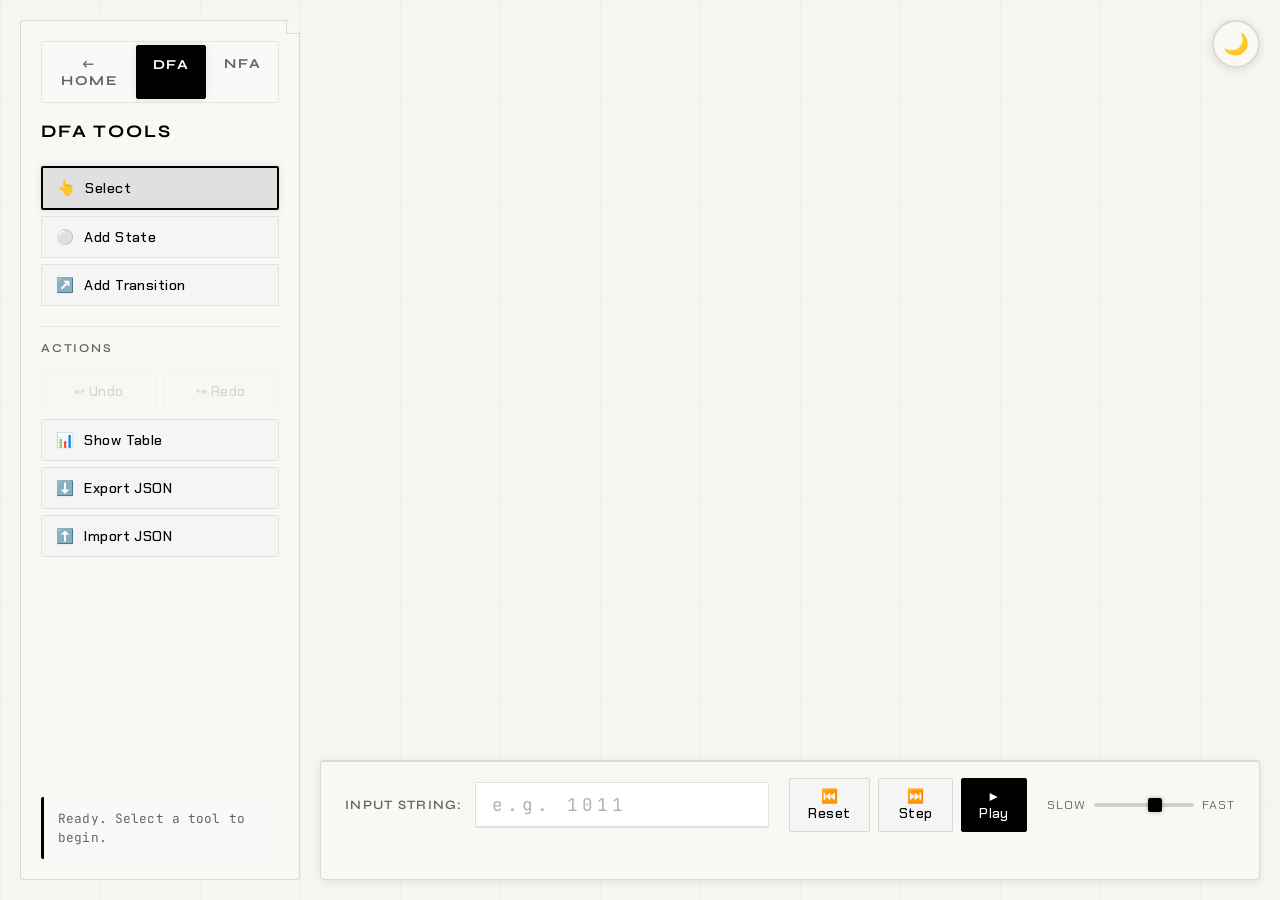
==== pages/dfa.html @ ad342ac7 "Updates" ====
<!DOCTYPE html>
<html lang="en">

<head>
    <meta charset="UTF-8">
    <meta name="viewport" content="width=device-width, initial-scale=1.0">
    <title>DFA Simulator</title>
    <link rel="preconnect" href="https://fonts.googleapis.com">
    <link rel="preconnect" href="https://fonts.gstatic.com" crossorigin>
    <link
        href="https://fonts.googleapis.com/css2?family=Syne:wght@400;600;700;800&family=Chakra+Petch:wght@300;400;500;600;700&family=JetBrains+Mono:wght@400;500;600;700&display=swap"
        rel="stylesheet">
    <link rel="stylesheet" href="../style/styles.css">
</head>

<body>
    <!-- Theme Toggle Button -->
    <button id="theme-toggle" class="theme-toggle" title="Toggle dark/light theme" aria-label="Toggle theme">
        🌙
    </button>

    <div class="app-container">
        <!-- Main Canvas Area -->
        <main class="canvas-container" id="canvas-container">
            <svg id="automata-canvas" width="100%" height="100%">
                <!-- SVG elements will be drawn here -->
                <defs>
                    <!-- Arrowheads -->
                    <marker id="arrow" viewBox="0 0 10 10" refX="10" refY="5" markerWidth="6" markerHeight="6"
                        orient="auto-start-reverse">
                        <path d="M 0 0 L 10 5 L 0 10 z" fill="var(--text-secondary)" />
                    </marker>
                    <marker id="arrow-selected" viewBox="0 0 10 10" refX="10" refY="5" markerWidth="6" markerHeight="6"
                        orient="auto-start-reverse">
                        <path d="M 0 0 L 10 5 L 0 10 z" fill="var(--primary)" />
                    </marker>
                    <marker id="arrow-active" viewBox="0 0 10 10" refX="10" refY="5" markerWidth="6" markerHeight="6"
                        orient="auto-start-reverse">
                        <path d="M 0 0 L 10 5 L 0 10 z" fill="var(--sim-highlight)" />
                    </marker>
                </defs>
            </svg>
        </main>

        <!-- Tools Sidebar -->
        <aside class="sidebar tools-panel glass">
            <!-- Navigation -->
            <div class="nav-tabs">
                <a href="index.html" class="nav-tab">← Home</a>
                <a href="dfa.html" class="nav-tab active">DFA</a>
                <a href="nfa.html" class="nav-tab">NFA</a>
            </div>
            <h2>DFA Tools</h2>
            <div class="tool-group">
                <button id="tool-select" class="tool-btn active" title="Select and Move">
                    <span class="icon">👆</span> Select
                </button>
                <button id="tool-state" class="tool-btn" title="Add State">
                    <span class="icon">⚪</span> Add State
                </button>
                <button id="tool-transition" class="tool-btn" title="Add Transition">
                    <span class="icon">↗️</span> Add Transition
                </button>
            </div>

            <div class="tool-group context-menu" id="state-context-menu" style="display: none;">
                <h3>State Properties</h3>
                <input type="text" id="prop-name" placeholder="State name">
                <label>
                    <input type="checkbox" id="prop-start"> Start State
                </label>
                <label>
                    <input type="checkbox" id="prop-accept"> Accept State
                </label>
                <button id="btn-delete-state" class="danger-btn">Delete State</button>
            </div>

            <div class="tool-group context-menu" id="transition-context-menu" style="display: none;">
                <h3>Transition Symbol</h3>
                <input type="text" id="transition-symbol-input" placeholder="e.g., a, b, ε">
                <small>Use commas for multiple symbols</small>
                <div id="dfa-warning" class="dfa-warning" style="display: none;"></div>
                <button id="btn-delete-transition" class="danger-btn">Delete Transition</button>
            </div>

            <div class="tool-group actions-group">
                <h3>Actions</h3>
                <div class="icon-btn-row">
                    <button id="btn-undo" class="icon-btn" title="Undo (Ctrl+Z)">↩ Undo</button>
                    <button id="btn-redo" class="icon-btn" title="Redo (Ctrl+Y)">↪ Redo</button>
                </div>
                <button id="btn-show-table" class="tool-btn" title="Show Transition Table">
                    <span class="icon">📊</span> Show Table
                </button>
                <button id="btn-export" class="tool-btn" title="Export as JSON">
                    <span class="icon">⬇️</span> Export JSON
                </button>
                <button id="btn-import" class="tool-btn" title="Import from JSON">
                    <span class="icon">⬆️</span> Import JSON
                </button>
                <input type="file" id="import-file-input" accept=".json" style="display:none;">
            </div>

            <div class="info-box">
                <p id="status-message">Ready. Select a tool to begin.</p>
            </div>
        </aside>

        <!-- Transition Table Modal -->
        <div id="table-modal" class="modal-overlay" style="display:none;">
            <div class="modal-panel">
                <div class="modal-header">
                    <h2>Transition Table</h2>
                    <button id="btn-close-modal" class="modal-close">✕</button>
                </div>
                <div id="table-container" class="table-container"></div>
            </div>
        </div>

        <!-- Simulation Bottom Panel -->
        <footer class="bottom-panel sim-panel glass">
            <div class="sim-controls">
                <div class="input-group">
                    <label for="sim-input">Input String:</label>
                    <input type="text" id="sim-input" placeholder="e.g. 1011">
                </div>

                <div class="playback-controls">
                    <button id="btn-reset" class="sim-btn" title="Reset Simulation">⏮️ Reset</button>
                    <button id="btn-step" class="sim-btn" title="Step Forward">⏭️ Step</button>
                    <button id="btn-play" class="sim-btn primary" title="Play Simulation">▶️ Play</button>
                </div>

                <div class="sim-speed">
                    <label for="speed-slider">Slow</label>
                    <input type="range" id="speed-slider" min="100" max="2000" value="800" dir="rtl">
                    <label for="speed-slider">Fast</label>
                </div>
            </div>

            <div class="sim-status">
                <div id="sim-tape" class="tape"></div>
                <div id="sim-result" class="result-badge"></div>
            </div>
        </footer>
    </div>
    <!-- Import JSON Modal -->
    <div id="import-modal" class="modal-overlay" style="display:none;">
        <div class="modal-panel" style="max-width:960px;width:min(96vw,960px);">
            <div class="modal-header">
                <h2>Import JSON</h2>
                <button id="btn-import-modal-close" class="modal-close">✕</button>
            </div>
            <p style="color:var(--text-secondary);font-size:0.82rem;margin-bottom:12px;">
                Your JSON must follow this DFA template. Edit it and save as <code>.json</code>, then upload below.
            </p>
            <pre class="import-template-box">{
    "type": "DFA",
    "version": 1,
    "nodeCounter": 3,
    "edgeCounter": 4,
    "nodes": [
        { "id": "q0", "label": "q0", "x": 100, "y": 200, "isStart": true,  "isAccept": false },
        { "id": "q1", "label": "q1", "x": 300, "y": 100, "isStart": false, "isAccept": false },
        { "id": "q2", "label": "q2", "x": 300, "y": 300, "isStart": false, "isAccept": true  }
    ],
    "edges": [
        { "id": "e0", "from": "q0", "to": "q1", "symbols": ["a"], "cpX": null, "cpY": null },
        { "id": "e1", "from": "q0", "to": "q2", "symbols": ["b"], "cpX": null, "cpY": null },
        { "id": "e2", "from": "q1", "to": "q2", "symbols": ["b"], "cpX": null, "cpY": null },
        { "id": "e3", "from": "q2", "to": "q2", "symbols": ["a"], "cpX": null, "cpY": null }
    ]
    }</pre>
            <div style="display:flex;gap:10px;margin-top:16px;justify-content:flex-end;">
                <button id="btn-import-file-pick" class="tool-btn" style="width:auto;padding:8px 18px;">
                    <span class="icon">⬆️</span> Choose File &amp; Import
                </button>
            </div>
        </div>
    </div>

    <style>
    /* Active edge highlight during simulation */
    g.transition.active-edge-sim .transition-path {
        stroke: var(--sim-highlight) !important;
        stroke-width: 3.5px !important;
        filter: drop-shadow(0 0 6px rgba(90, 175, 100, 0.45));
        marker-end: url(#arrow-active) !important;
    }
    g.transition.active-edge-sim .transition-text {
        fill: #3f8f4d !important;
        font-weight: 700;
    }

    /* Import template code box */
    .import-template-box {
        background: #ffffff;
        border: 1px solid #000000;
        border-radius: 8px;
        padding: 14px;
        font-family: 'JetBrains Mono', monospace;
        font-size: 0.72rem;
        color: #000000;
        overflow-x: auto;
        white-space: pre;
        line-height: 1.6;
        max-height: 400px;
        overflow-y: auto;
    }

    html[data-theme="dark"] .import-template-box {
        background: #000000;
        border-color: #ffffff;
        color: #ffffff;
    }
    </style>
    <script src="../scripts/theme-switcher.js"></script>
    <script src="../scripts/dfa.js"></script>
</body>

</html>
---- style/styles.css ----
/* ============================================================
   AUTOMATA SIMULATOR — "Technical Blueprint" Design System
   Aesthetic: Oscilloscope × Blueprint × Terminal
   Fonts: Syne (display), Chakra Petch (body), JetBrains Mono (code)
   ============================================================ */

@import url('https://fonts.googleapis.com/css2?family=Syne:wght@400;600;700;800&family=Chakra+Petch:wght@300;400;500;600;700&family=JetBrains+Mono:wght@400;500;600;700&display=swap');

:root {
    /* Light theme (default) */
    --bg-dark: #f7f5ef;
    --bg-surface: rgba(250, 248, 242, 0.98);
    --border-glow: rgba(0, 0, 0, 0.12);
    --border-dim: rgba(0, 0, 0, 0.08);
    --text-primary: #000000;
    --text-secondary: #666666;

    --primary: #000000;
    --primary-hover: #333333;
    --primary-glow: rgba(0, 0, 0, 0.15);
    --primary-glow-intense: rgba(0, 0, 0, 0.25);

    --accent: #000000;
    --accent-glow: rgba(0, 0, 0, 0.15);

    --success: #000000;
    --danger: #000000;

    --state-bg: rgba(240, 240, 240, 0.8);
    --state-border: rgba(0, 0, 0, 0.4);
    --state-size: 50px;
    --sim-highlight: #9be8a5;

    font-family: 'Chakra Petch', sans-serif;
}

/* Dark theme */
html[data-theme="dark"] {
    --bg-dark: #000000;
    --bg-surface: rgba(8, 8, 8, 0.95);
    --border-glow: rgba(255, 255, 255, 0.2);
    --border-dim: rgba(255, 255, 255, 0.12);
    --text-primary: #ffffff;
    --text-secondary: #b5b5b5;

    --primary: #ffffff;
    --primary-hover: #d9d9d9;
    --primary-glow: rgba(255, 255, 255, 0.25);
    --primary-glow-intense: rgba(255, 255, 255, 0.4);

    --accent: #ffffff;
    --accent-glow: rgba(255, 255, 255, 0.2);

    --success: #ffffff;
    --danger: #ffffff;

    --state-bg: rgba(20, 20, 20, 0.9);
    --state-border: rgba(255, 255, 255, 0.35);
    --sim-highlight: #9be8a5;
}

* {
    box-sizing: border-box;
    margin: 0;
    padding: 0;
}

body {
    background-color: var(--bg-dark);
    color: var(--text-primary);
    overflow: hidden;
    height: 100vh;
    width: 100vw;
}

/* Subtle grid background */
body::before {
    content: "";
    position: absolute;
    top: 0;
    left: 0;
    width: 100%;
    height: 100%;
    background-image:
        linear-gradient(rgba(0, 0, 0, 0.02) 1px, transparent 1px),
        linear-gradient(90deg, rgba(0, 0, 0, 0.02) 1px, transparent 1px);
    background-size: 100px 100px;
    z-index: -1;
    pointer-events: none;
}

[data-theme="dark"]::before {
    background-image:
        linear-gradient(rgba(255, 255, 255, 0.06) 1px, transparent 1px),
        linear-gradient(90deg, rgba(255, 255, 255, 0.06) 1px, transparent 1px);
    background-size: 140px 140px;
}

.app-container {
    display: flex;
    height: 100%;
    width: 100%;
    position: relative;
}

/* Theme Toggle Button */
.theme-toggle {
    position: fixed;
    top: 20px;
    right: 20px;
    z-index: 1000;
    width: 48px;
    height: 48px;
    border-radius: 50%;
    border: 2px solid var(--border-glow);
    background: var(--bg-surface);
    color: var(--text-primary);
    cursor: pointer;
    font-size: 1.3rem;
    display: flex;
    align-items: center;
    justify-content: center;
    transition: all 0.3s ease;
    box-shadow: 0 2px 8px rgba(0, 0, 0, 0.1);
}

.theme-toggle:hover {
    border-color: var(--primary);
    box-shadow: 0 4px 12px rgba(0, 0, 0, 0.15);
}

.theme-toggle:active {
    transform: scale(0.95);
}

/* Panel base — replaces old glassmorphism */
.glass {
    background: var(--bg-surface);
    backdrop-filter: blur(20px) saturate(1.4);
    -webkit-backdrop-filter: blur(20px) saturate(1.4);
    border: 1px solid var(--border-glow);
    box-shadow:
        0 0 30px rgba(0, 255, 213, 0.04),
        inset 0 1px 0 rgba(0, 255, 213, 0.06);
}

html[data-theme="dark"] .glass {
    box-shadow: 0 2px 10px rgba(0, 0, 0, 0.45);
}

.glass {
    box-shadow: 0 2px 8px rgba(0, 0, 0, 0.08);
}

html[data-theme="dark"] .glass {
    box-shadow: 0 2px 10px rgba(0, 0, 0, 0.45);
}

/* Layout Panels */
.canvas-container {
    flex-grow: 1;
    position: relative;
    cursor: crosshair;
}

svg#automata-canvas {
    width: 100%;
    height: 100%;
    display: block;
}

.sidebar {
    width: 280px;
    height: calc(100vh - 40px);
    position: absolute;
    top: 20px;
    left: 20px;
    border-radius: 4px;
    padding: 20px;
    display: flex;
    flex-direction: column;
    gap: 18px;
    z-index: 10;
    clip-path: polygon(0 0, calc(100% - 12px) 0, 100% 12px, 100% 100%, 0 100%);
}

/* Corner cut decoration for sidebar */
.sidebar::before {
    content: "";
    position: absolute;
    top: 0;
    right: 0;
    width: 12px;
    height: 12px;
    border-bottom: 1px solid var(--border-glow);
    border-left: 1px solid var(--border-glow);
    transform: rotate(0deg);
    pointer-events: none;
}

.bottom-panel {
    position: absolute;
    bottom: 20px;
    left: 320px;
    right: 20px;
    height: 120px;
    border-radius: 4px;
    padding: 16px 24px;
    display: flex;
    flex-direction: column;
    gap: 12px;
    z-index: 10;
    border-top: 2px solid rgba(0, 0, 0, 0.12);
}

html[data-theme="dark"] .bottom-panel {
    border-top: 2px solid rgba(0, 255, 213, 0.15);
}

/* Typography & Headings */
h2 {
    font-family: 'Syne', sans-serif;
    font-size: 1.1rem;
    font-weight: 700;
    color: var(--primary);
    letter-spacing: 0.12em;
    text-transform: uppercase;
    margin-bottom: 6px;
    text-shadow: none;
}

h3 {
    font-family: 'Syne', sans-serif;
    font-size: 0.75rem;
    font-weight: 600;
    color: var(--text-secondary);
    margin-bottom: 8px;
    text-transform: uppercase;
    letter-spacing: 0.15em;
}

/* Tools Sidebar Styles */
.tool-group {
    display: flex;
    flex-direction: column;
    gap: 6px;
}

.tool-btn {
    display: flex;
    align-items: center;
    gap: 10px;
    width: 100%;
    padding: 11px 14px;
    background: #f5f5f5;
    border: 1px solid var(--border-dim);
    border-radius: 2px;
    color: var(--text-primary);
    font-family: 'Chakra Petch', sans-serif;
    font-size: 0.9rem;
    font-weight: 500;
    cursor: pointer;
    transition: all 0.15s ease;
    text-align: left;
    letter-spacing: 0.03em;
    position: relative;
    overflow: hidden;
}

html[data-theme="dark"] .tool-btn {
    background: #0f0f0f;
    border: 1px solid var(--border-dim);
    color: var(--text-primary);
}

.tool-btn::before {
    content: "";
    position: absolute;
    left: 0;
    top: 0;
    width: 0;
    height: 100%;
    background: rgba(0, 0, 0, 0.05);
    transition: width 0.3s ease;
}

html[data-theme="dark"] .tool-btn::before {
    background: linear-gradient(90deg, rgba(255, 255, 255, 0.08), transparent);
}

.tool-btn:hover {
    border-color: rgba(0, 0, 0, 0.25);
    color: var(--primary);
    background: #e8e8e8;
}

html[data-theme="dark"] .tool-btn:hover {
    border-color: rgba(255, 255, 255, 0.3);
    color: #fff;
    background: #1a1a1a;
}

.tool-btn:hover::before {
    width: 100%;
}

.tool-btn.active {
    background: #e0e0e0;
    border-color: var(--primary);
    border-width: 2px;
    color: var(--primary);
    box-shadow: 0 0 8px rgba(0, 0, 0, 0.1);
    text-shadow: none;
}

html[data-theme="dark"] .tool-btn.active {
    background: #1a1a1a;
    border-color: var(--primary);
    border-width: 2px;
    color: var(--primary);
    box-shadow: 0 0 0 1px rgba(255, 255, 255, 0.2);
    text-shadow: none;
}

.tool-btn.active::before {
    width: 100%;
    background: transparent;
}

.danger-btn {
    background: #f0f0f0;
    color: var(--danger);
    border: 1px solid rgba(0, 0, 0, 0.25);
    padding: 10px;
    border-radius: 2px;
    cursor: pointer;
    margin-top: 10px;
    transition: all 0.15s;
    font-family: 'Chakra Petch', sans-serif;
    font-weight: 600;
    letter-spacing: 0.05em;
    text-transform: uppercase;
    font-size: 0.8rem;
}

html[data-theme="dark"] .danger-btn {
    background: #111111;
    color: var(--danger);
    border: 1px solid rgba(255, 255, 255, 0.3);
}

.danger-btn:hover {
    background: var(--danger);
    color: #ffffff;
    box-shadow: 0 0 8px rgba(0, 0, 0, 0.15);
}

html[data-theme="dark"] .danger-btn:hover {
    background: var(--danger);
    color: #000000;
    box-shadow: none;
}

.context-menu {
    background: rgba(255, 255, 255, 0.95);
    padding: 14px;
    border-radius: 2px;
    border: 1px solid var(--border-glow);
    border-left: 3px solid var(--primary);
}

html[data-theme="dark"] .context-menu {
    background: rgba(8, 8, 8, 0.95);
    border: 1px solid var(--border-glow);
}

.context-menu label {
    display: flex;
    align-items: center;
    gap: 8px;
    font-size: 0.85rem;
    margin-bottom: 8px;
    cursor: pointer;
    color: var(--text-primary);
    font-weight: 400;
}

.context-menu input[type="checkbox"] {
    accent-color: var(--primary);
}

.context-menu input[type="text"] {
    width: 100%;
    padding: 10px 12px;
    background: #ffffff;
    border: 1px solid var(--border-glow);
    border-radius: 2px;
    color: var(--primary);
    font-family: 'JetBrains Mono', monospace;
    font-size: 0.95rem;
    outline: none;
    margin-bottom: 5px;
    letter-spacing: 0.05em;
}

html[data-theme="dark"] .context-menu input[type="text"] {
    background: rgba(0, 20, 18, 0.6);
    border: 1px solid var(--border-glow);
    color: var(--primary);
}

.context-menu input[type="text"]:focus {
    border-color: var(--primary);
    box-shadow: 0 0 8px rgba(0, 0, 0, 0.1);
}

.context-menu input[type="text"]::placeholder {
    color: var(--text-secondary);
    opacity: 0.6;
}

.context-menu small {
    color: var(--text-secondary);
    font-size: 0.72rem;
    display: block;
    margin-bottom: 10px;
    letter-spacing: 0.02em;
}

.info-box {
    margin-top: auto;
    padding: 12px 14px;
    background: #f9f9f9;
    border-radius: 2px;
    font-size: 0.8rem;
    color: var(--text-secondary);
    border-left: 3px solid var(--primary);
    font-family: 'JetBrains Mono', monospace;
    line-height: 1.5;
    letter-spacing: 0.01em;
}

html[data-theme="dark"] .info-box {
    background: rgba(0, 20, 18, 0.6);
    color: var(--text-secondary);
    border-left: 3px solid var(--primary);
}

/* Simulation Panel Styles */
.sim-controls {
    display: flex;
    align-items: center;
    justify-content: space-between;
    gap: 20px;
}

.input-group {
    flex-grow: 1;
    display: flex;
    align-items: center;
    gap: 12px;
}

.input-group label {
    font-family: 'Syne', sans-serif;
    font-weight: 600;
    font-size: 0.8rem;
    letter-spacing: 0.1em;
    text-transform: uppercase;
    color: var(--text-secondary);
    white-space: nowrap;
}

.input-group input {
    flex-grow: 1;
    padding: 10px 16px;
    background: #ffffff;
    border: 1px solid var(--border-glow);
    border-bottom: 2px solid var(--border-glow);
    border-radius: 2px;
    color: var(--primary);
    font-size: 1.1rem;
    outline: none;
    letter-spacing: 4px;
    font-family: 'JetBrains Mono', monospace;
    text-shadow: none;
}

html[data-theme="dark"] .input-group input {
    background: rgba(0, 20, 18, 0.5);
    border: 1px solid var(--border-glow);
    border-bottom: 2px solid rgba(0, 255, 213, 0.2);
    color: var(--primary);
    text-shadow: 0 0 8px var(--primary-glow);
}

.input-group input:focus {
    border-color: var(--primary);
    box-shadow: 0 0 8px rgba(0, 0, 0, 0.1);
    background: #ffffff;
}

html[data-theme="dark"] .input-group input:focus {
    border-color: var(--primary);
    box-shadow: 0 0 15px rgba(0, 255, 213, 0.12);
    background: rgba(0, 30, 25, 0.6);
}

.input-group input::placeholder {
    color: var(--text-secondary);
    opacity: 0.5;
    text-shadow: none;
}

.playback-controls {
    display: flex;
    gap: 8px;
}

.sim-btn {
    padding: 9px 16px;
    background: #f5f5f5;
    border: 1px solid var(--border-glow);
    border-radius: 2px;
    color: var(--text-primary);
    cursor: pointer;
    font-family: 'Chakra Petch', sans-serif;
    font-weight: 500;
    font-size: 0.85rem;
    transition: all 0.15s;
    display: flex;
    align-items: center;
    gap: 6px;
    letter-spacing: 0.03em;
}

html[data-theme="dark"] .sim-btn {
    background: rgba(0, 255, 213, 0.04);
    border: 1px solid var(--border-glow);
    color: var(--text-primary);
}

.sim-btn:hover {
    background: #e8e8e8;
    border-color: rgba(0, 0, 0, 0.25);
    color: var(--primary);
}

html[data-theme="dark"] .sim-btn:hover {
    background: rgba(0, 255, 213, 0.08);
    border-color: rgba(0, 255, 213, 0.3);
    color: var(--primary);
}

.sim-btn.primary {
    background: #000000;
    border-color: var(--primary);
    color: #ffffff;
    text-shadow: none;
}

html[data-theme="dark"] .sim-btn.primary {
    background: rgba(0, 255, 163, 0.12);
    border-color: var(--success);
    color: var(--success);
    text-shadow: 0 0 8px rgba(0, 255, 163, 0.4);
}

.sim-btn.primary:hover {
    background: #333333;
    color: #ffffff;
    box-shadow: 0 0 8px rgba(0, 0, 0, 0.2);
    text-shadow: none;
}

html[data-theme="dark"] .sim-btn.primary:hover {
    background: var(--success);
    color: #020a13;
    box-shadow: 0 0 20px rgba(0, 255, 163, 0.4);
    text-shadow: none;
}

.sim-btn:disabled {
    opacity: 0.3;
    cursor: not-allowed;
}

.sim-speed {
    display: flex;
    align-items: center;
    gap: 8px;
    font-size: 0.78rem;
    color: var(--text-secondary);
    text-transform: uppercase;
    letter-spacing: 0.08em;
    font-family: 'Chakra Petch', sans-serif;
}

/* Custom range slider */
.sim-speed input[type="range"] {
    -webkit-appearance: none;
    appearance: none;
    width: 100px;
    height: 4px;
    background: #d0d0d0;
    border-radius: 2px;
    outline: none;
}

.sim-speed input[type="range"]::-webkit-slider-thumb {
    -webkit-appearance: none;
    appearance: none;
    width: 14px;
    height: 14px;
    background: var(--primary);
    border-radius: 2px;
    cursor: pointer;
    box-shadow: 0 0 4px rgba(0, 0, 0, 0.3);
}

.sim-status {
    display: flex;
    align-items: center;
    justify-content: space-between;
}

.tape {
    display: flex;
    gap: 3px;
    font-family: 'JetBrains Mono', monospace;
    font-size: 1.1rem;
    height: 36px;
    align-items: center;
}

.tape-cell {
    width: 32px;
    height: 36px;
    display: flex;
    align-items: center;
    justify-content: center;
    background: #f5f5f5;
    border: 1px solid rgba(0, 0, 0, 0.15);
    border-radius: 1px;
    transition: all 0.2s;
    color: var(--text-primary);
}

.tape-cell.active {
    background: #e0e0e0;
    border-color: var(--primary);
    box-shadow: 0 0 8px rgba(0, 0, 0, 0.15);
    color: var(--primary);
    text-shadow: none;
    transform: scale(1.15);
}

.tape-cell.consumed {
    color: var(--text-secondary);
    opacity: 0.35;
    background: transparent;
    border-color: transparent;
}

html[data-theme="dark"] .tape-cell {
    background: #111111;
    border-color: rgba(255, 255, 255, 0.25);
    color: #ffffff;
}

html[data-theme="dark"] .tape-cell.active {
    background: #1a2a1d;
    border-color: var(--sim-highlight);
    box-shadow: 0 0 10px rgba(155, 232, 165, 0.35);
    color: #d9ffe1;
}

html[data-theme="dark"] .tape-cell.consumed {
    background: #0b0b0b;
    border-color: rgba(255, 255, 255, 0.12);
    color: #8a8a8a;
    opacity: 0.55;
}

.result-badge {
    padding: 6px 18px;
    border-radius: 2px;
    font-family: 'Syne', sans-serif;
    font-weight: 700;
    font-size: 0.85rem;
    letter-spacing: 0.1em;
    text-transform: uppercase;
    opacity: 0;
    transition: opacity 0.3s;
}

.result-badge.accepted {
    background: #e8f8eb;
    color: #1f7a2e;
    border: 1px solid #7ecf8e;
    text-shadow: none;
    opacity: 1;
}

.result-badge.rejected {
    background: #ffecec;
    color: #b3261e;
    border: 1px solid #ef9a94;
    text-shadow: none;
    opacity: 1;
}

html[data-theme="dark"] .result-badge.accepted {
    background: rgba(76, 175, 80, 0.2);
    color: #98f0a5;
    border-color: #62c772;
}

html[data-theme="dark"] .result-badge.rejected {
    background: rgba(244, 67, 54, 0.2);
    color: #ff9d97;
    border-color: #f0746b;
}

/* SVG Elements styles */
.state {
    cursor: pointer;
}

.state-circle {
    fill: var(--state-bg);
    stroke: var(--state-border);
    stroke-width: 2;
    transition: stroke 0.2s, fill 0.2s;
}

.state:hover .state-circle {
    stroke: var(--primary);
    filter: drop-shadow(0 0 3px rgba(0, 0, 0, 0.2));
}

.state.selected .state-circle {
    stroke: var(--primary);
    stroke-width: 2.5;
    filter: drop-shadow(0 0 6px rgba(0, 0, 0, 0.15));
}

.state.active-sim .state-circle {
    fill: var(--sim-highlight);
    stroke: #4aa85a;
    stroke-width: 2.5;
    filter: drop-shadow(0 0 10px rgba(90, 175, 100, 0.35));
    animation: statePulse 1.5s ease-in-out infinite;
}

.state.active-sim:hover .state-circle {
    fill: var(--sim-highlight);
    stroke: #3f8f4d;
}

@keyframes statePulse {
    0%, 100% { filter: drop-shadow(0 0 6px rgba(90, 175, 100, 0.3)); }
    50% { filter: drop-shadow(0 0 12px rgba(90, 175, 100, 0.45)); }
}

.state-text {
    fill: var(--text-primary);
    font-family: 'JetBrains Mono', monospace;
    font-size: 14px;
    font-weight: 600;
    text-anchor: middle;
    dominant-baseline: central;
    pointer-events: none;
    user-select: none;
}

.state-start-arrow {
    stroke: var(--primary);
    stroke-width: 1.5;
    marker-end: url(#arrow);
    opacity: 1;
}

.state-accept-circle {
    fill: none;
    stroke: var(--state-border);
    stroke-width: 1.5;
    pointer-events: none;
}

.state.selected .state-accept-circle {
    stroke: var(--primary);
}

.state:hover .state-accept-circle {
    stroke: var(--primary);
}

.transition {
    cursor: pointer;
}

.transition-path {
    fill: none;
    stroke: var(--text-secondary);
    stroke-width: 1.5;
    transition: stroke 0.2s, stroke-width 0.2s;
    marker-end: url(#arrow);
}

.transition:hover .transition-path {
    stroke: var(--primary);
    stroke-width: 2.5;
    filter: drop-shadow(0 0 2px rgba(0, 0, 0, 0.2));
}

.transition.selected .transition-path {
    stroke: var(--primary);
    stroke-width: 2.5;
    marker-end: url(#arrow-selected);
    filter: drop-shadow(0 0 3px rgba(0, 0, 0, 0.2));
}

.transition.active-sim .transition-path {
    stroke: var(--sim-highlight);
    stroke-width: 2.5;
    filter: drop-shadow(0 0 6px rgba(90, 175, 100, 0.35));
    marker-end: url(#arrow-active);
    animation: edgePulse 0.6s ease-out;
}

.transition.active-edge-sim .transition-path {
    stroke: var(--sim-highlight);
    stroke-width: 2.8;
    filter: drop-shadow(0 0 7px rgba(90, 175, 100, 0.4));
    marker-end: url(#arrow-active);
    animation: edgePulse 0.6s ease-out;
}

.transition.active-edge-sim .transition-text {
    fill: #3f8f4d;
    font-weight: 700;
}

@keyframes edgePulse {
    0% { stroke-width: 4; filter: drop-shadow(0 0 8px rgba(90, 175, 100, 0.45)); }
    100% { stroke-width: 2.5; filter: drop-shadow(0 0 6px rgba(90, 175, 100, 0.3)); }
}

.transition-text-bg {
    fill: #ffffff;
}

.transition-text {
    fill: var(--text-primary);
    font-family: 'JetBrains Mono', monospace;
    font-size: 13px;
    font-weight: 500;
    text-anchor: middle;
    dominant-baseline: central;
    user-select: none;
}

.transition.selected .transition-text {
    fill: var(--primary);
    font-weight: 700;
    text-shadow: none;
}

.temp-transition {
    fill: none;
    stroke: var(--primary);
    stroke-width: 1.5;
    stroke-dasharray: 6, 6;
    pointer-events: none;
    opacity: 0.8;
}

/* Navigation Tabs */
.nav-tabs {
    display: flex;
    gap: 2px;
    background: #f9f9f9;
    border-radius: 2px;
    padding: 3px;
    border: 1px solid var(--border-dim);
}

html[data-theme="dark"] .nav-tabs {
    background: rgba(0, 10, 8, 0.5);
    border: 1px solid var(--border-dim);
}

.nav-tab {
    flex: 1;
    text-align: center;
    padding: 10px 16px;
    border-radius: 2px;
    color: var(--text-secondary);
    text-decoration: none;
    font-family: 'Syne', sans-serif;
    font-weight: 700;
    font-size: 0.85rem;
    letter-spacing: 0.12em;
    text-transform: uppercase;
    transition: all 0.15s ease;
}

.nav-tab:hover {
    color: var(--primary);
    background: #e8e8e8;
}

html[data-theme="dark"] .nav-tab:hover {
    color: var(--primary);
    background: rgba(0, 255, 213, 0.04);
}

.nav-tab.active {
    background: #000000;
    color: #ffffff;
    box-shadow: 0 0 8px rgba(0, 0, 0, 0.1);
    text-shadow: none;
    border: 1px solid var(--primary);
}

html[data-theme="dark"] .nav-tab.active {
    background: rgba(0, 255, 213, 0.1);
    color: var(--primary);
    box-shadow: 0 0 12px rgba(0, 255, 213, 0.1);
    text-shadow: 0 0 10px var(--primary-glow);
    border: 1px solid rgba(0, 255, 213, 0.2);
}

/* Epsilon transitions get a dashed stroke */
.epsilon-transition .transition-path {
    stroke-dasharray: 6, 4;
    stroke: rgba(0, 0, 0, 0.5);
}

.epsilon-transition .transition-text {
    fill: var(--primary);
    font-style: italic;
    opacity: 0.8;
}

/* NFA info box accent */
.nfa-info {
    border-left-color: var(--accent);
}

/* DFA duplicate transition warning */
.dfa-warning {
    background: #fff5f5;
    border: 1px solid rgba(0, 0, 0, 0.2);
    border-radius: 2px;
    padding: 8px 10px;
    font-family: 'JetBrains Mono', monospace;
    font-size: 0.75rem;
    color: #000000;
    line-height: 1.5;
    margin-top: 6px;
    text-shadow: none;
}

/* Scrollbar styling */
::-webkit-scrollbar {
    width: 6px;
}

::-webkit-scrollbar-track {
    background: var(--bg-dark);
}

::-webkit-scrollbar-thumb {
    background: rgba(0, 0, 0, 0.2);
    border-radius: 3px;
}

::-webkit-scrollbar-thumb:hover {
    background: rgba(0, 0, 0, 0.4);
}

/* Selection styling */
::selection {
    background: rgba(0, 0, 0, 0.2);
    color: #000;
}

/* ============================================================
   New Feature Styles: Modal, Table, Icon Buttons, Touch
   ============================================================ */

/* Touch support: prevent default touch behavior on canvas */
svg#automata-canvas {
    touch-action: none;
}

/* Sidebar scrollable for smaller screens */
.sidebar {
    overflow-y: auto;
}

/* Actions group separator */
.actions-group {
    border-top: 1px solid var(--border-dim);
    padding-top: 14px;
    margin-top: 2px;
}

/* Icon-only undo/redo button row */
.icon-btn-row {
    display: flex;
    gap: 6px;
}

.icon-btn {
    flex: 1;
    padding: 9px 8px;
    background: #f5f5f5;
    border: 1px solid var(--border-dim);
    border-radius: 2px;
    color: var(--text-secondary);
    font-family: 'Chakra Petch', sans-serif;
    font-size: 0.82rem;
    font-weight: 500;
    cursor: pointer;
    transition: all 0.15s ease;
    text-align: center;
    letter-spacing: 0.03em;
    min-height: 44px;
}

html[data-theme="dark"] .icon-btn {
    background: #0f0f0f;
    border: 1px solid var(--border-dim);
    color: var(--text-secondary);
}

.icon-btn:hover {
    border-color: rgba(0, 0, 0, 0.25);
    color: var(--primary);
    background: #e8e8e8;
}

html[data-theme="dark"] .icon-btn:hover {
    border-color: rgba(255, 255, 255, 0.3);
    color: var(--primary);
    background: #1a1a1a;
}

.icon-btn:disabled {
    opacity: 0.25;
    cursor: not-allowed;
}

/* Modal Overlay */
.modal-overlay {
    position: fixed;
    inset: 0;
    background: rgba(0, 0, 0, 0.4);
    backdrop-filter: blur(6px);
    -webkit-backdrop-filter: blur(6px);
    z-index: 100;
    display: flex;
    align-items: center;
    justify-content: center;
    animation: fadeIn 0.15s ease;
}

@keyframes fadeIn {
    from { opacity: 0; }
    to   { opacity: 1; }
}

.modal-panel {
    background: var(--bg-surface);
    border: 1px solid var(--border-glow);
    border-top: 3px solid var(--primary);
    border-radius: 4px;
    box-shadow: 0 10px 40px rgba(0, 0, 0, 0.15);
    width: min(90vw, 800px);
    max-height: 80vh;
    display: flex;
    flex-direction: column;
    overflow: hidden;
    clip-path: polygon(0 0, calc(100% - 14px) 0, 100% 14px, 100% 100%, 0 100%);
}

.modal-header {
    display: flex;
    align-items: center;
    justify-content: space-between;
    padding: 16px 22px 12px;
    border-bottom: 1px solid var(--border-dim);
    flex-shrink: 0;
}

.modal-header h2 {
    margin-bottom: 0;
}

.modal-close {
    background: #f5f5f5;
    border: 1px solid var(--border-dim);
    color: var(--text-secondary);
    width: 32px;
    height: 32px;
    border-radius: 2px;
    cursor: pointer;
    font-size: 1rem;
    display: flex;
    align-items: center;
    justify-content: center;
    transition: all 0.15s;
}

.modal-close:hover {
    border-color: var(--danger);
    color: var(--danger);
    background: #e8e8e8;
}

.table-container {
    overflow: auto;
    padding: 20px 22px;
    flex: 1;
}

/* Transition Table */
.transition-table {
    width: 100%;
    border-collapse: collapse;
    font-family: 'JetBrains Mono', monospace;
    font-size: 0.85rem;
}

.transition-table th,
.transition-table td {
    padding: 10px 16px;
    border: 1px solid var(--border-dim);
    text-align: center;
    min-width: 70px;
    transition: background 0.1s;
}

.transition-table th {
    background: #e8e8e8;
    color: var(--primary);
    font-family: 'Syne', sans-serif;
    font-weight: 700;
    font-size: 0.78rem;
    letter-spacing: 0.1em;
    text-transform: uppercase;
    border-color: rgba(0, 0, 0, 0.15);
}

.transition-table td {
    color: var(--text-primary);
}

.transition-table td.state-header {
    color: var(--text-secondary);
    font-weight: 600;
    text-align: left;
    background: #f5f5f5;
    border-right: 1px solid rgba(0, 0, 0, 0.1);
}

.transition-table td.state-header.start-state::before {
    content: "→ ";
    color: var(--primary);
}

.transition-table td.state-header.accept-state {
    text-decoration: underline;
    text-underline-offset: 3px;
    text-decoration-color: rgba(0, 0, 0, 0.4);
}

.transition-table td.empty-cell {
    color: var(--text-secondary);
    opacity: 0.4;
}

.transition-table tbody tr:hover td {
    background: rgba(0, 0, 0, 0.03);
}

.table-empty-msg {
    color: var(--text-secondary);
    font-family: 'JetBrains Mono', monospace;
    font-size: 0.9rem;
    padding: 20px;
    text-align: center;
    opacity: 0.6;
}

/* Touch-friendly: larger tool buttons on touch devices */
@media (pointer: coarse) {
    .tool-btn,
    .sim-btn,
    .danger-btn {
        min-height: 48px;
    }
    .icon-btn {
        min-height: 48px;
    }
}
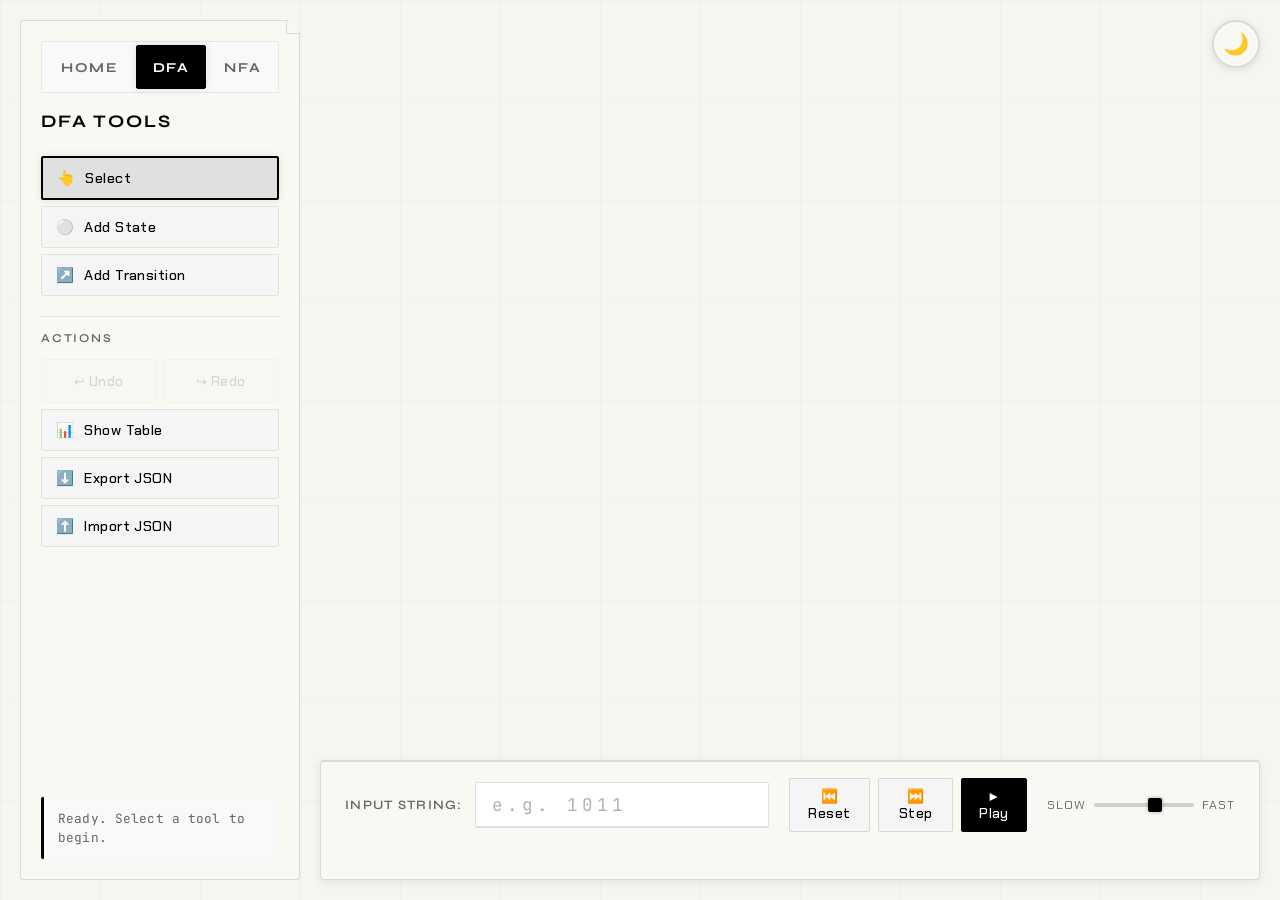
==== commit f884ac2f: "alignment issue fixed" ====
--- a/pages/dfa.html
+++ b/pages/dfa.html
@@ -46,7 +46,7 @@
         <aside class="sidebar tools-panel glass">
             <!-- Navigation -->
             <div class="nav-tabs">
-                <a href="index.html" class="nav-tab">← Home</a>
+                <a href="/" class="nav-tab">Home</a>
                 <a href="dfa.html" class="nav-tab active">DFA</a>
                 <a href="nfa.html" class="nav-tab">NFA</a>
             </div>
--- a/style/styles.css
+++ b/style/styles.css
@@ -893,8 +893,12 @@
 
 .nav-tab {
     flex: 1;
+    display: flex;
+    align-items: center;
+    justify-content: center;
     text-align: center;
     padding: 10px 16px;
+    min-height: 44px;
     border-radius: 2px;
     color: var(--text-secondary);
     text-decoration: none;
@@ -903,6 +907,7 @@
     font-size: 0.85rem;
     letter-spacing: 0.12em;
     text-transform: uppercase;
+    white-space: nowrap;
     transition: all 0.15s ease;
 }
 
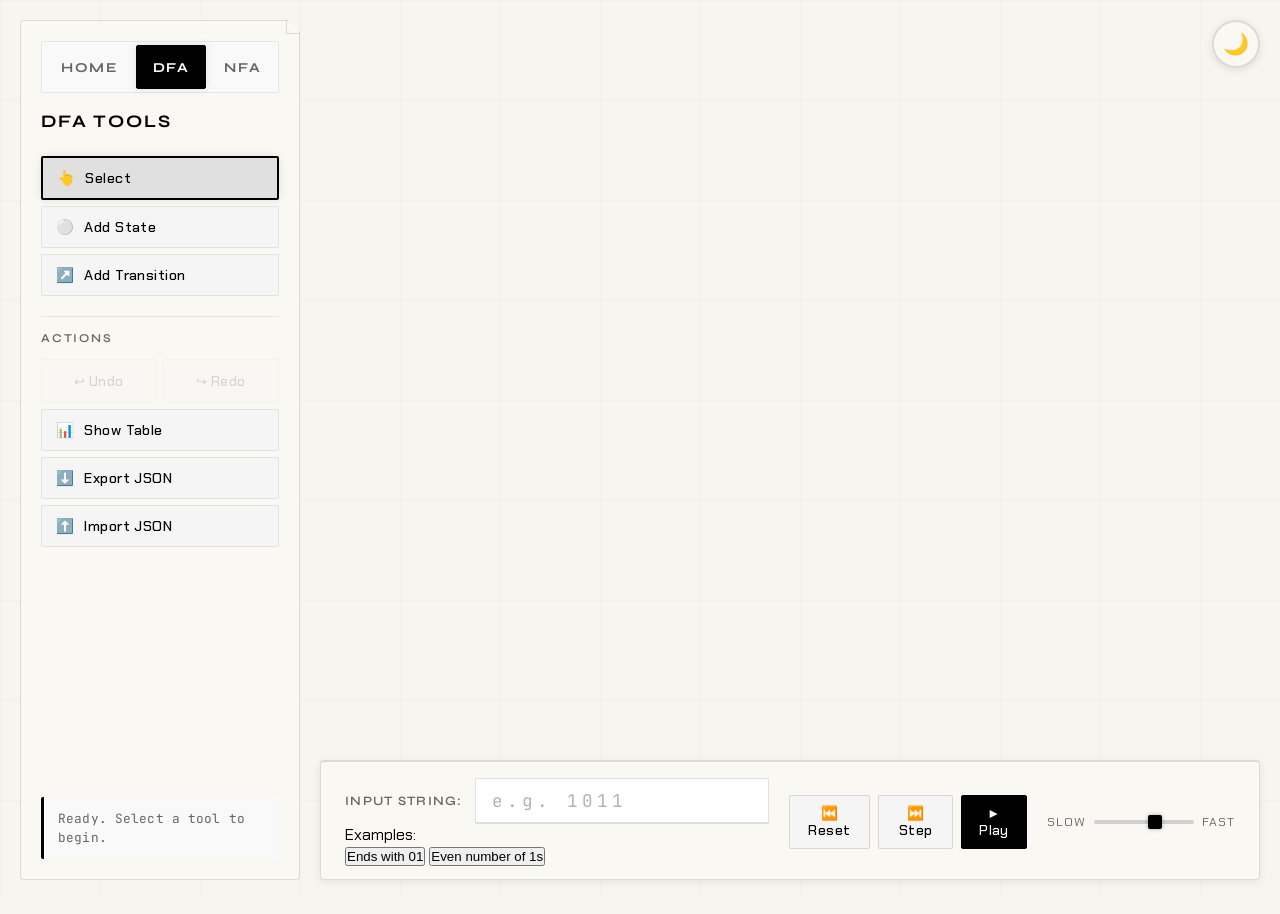
==== commit cd46a652: "bug fix" ====
--- a/pages/dfa.html
+++ b/pages/dfa.html
@@ -46,7 +46,7 @@
         <aside class="sidebar tools-panel glass">
             <!-- Navigation -->
             <div class="nav-tabs">
-                <a href="/" class="nav-tab">Home</a>
+                <a href="index.html" class="nav-tab">Home</a>
                 <a href="dfa.html" class="nav-tab active">DFA</a>
                 <a href="nfa.html" class="nav-tab">NFA</a>
             </div>
@@ -120,9 +120,18 @@
         <!-- Simulation Bottom Panel -->
         <footer class="bottom-panel sim-panel glass">
             <div class="sim-controls">
-                <div class="input-group">
-                    <label for="sim-input">Input String:</label>
-                    <input type="text" id="sim-input" placeholder="e.g. 1011">
+                <div class="sim-input-section">
+                    <div class="input-group">
+                        <label for="sim-input">Input String:</label>
+                        <input type="text" id="sim-input" placeholder="e.g. 1011">
+                    </div>
+                    <div class="examples-group">
+                        <div class="examples-title">Examples:</div>
+                        <div class="example-list" id="example-list-dfa">
+                            <button class="example-btn" data-example-id="dfa-ends-with-01">Ends with 01</button>
+                            <button class="example-btn" data-example-id="dfa-even-ones">Even number of 1s</button>
+                        </div>
+                    </div>
                 </div>
 
                 <div class="playback-controls">
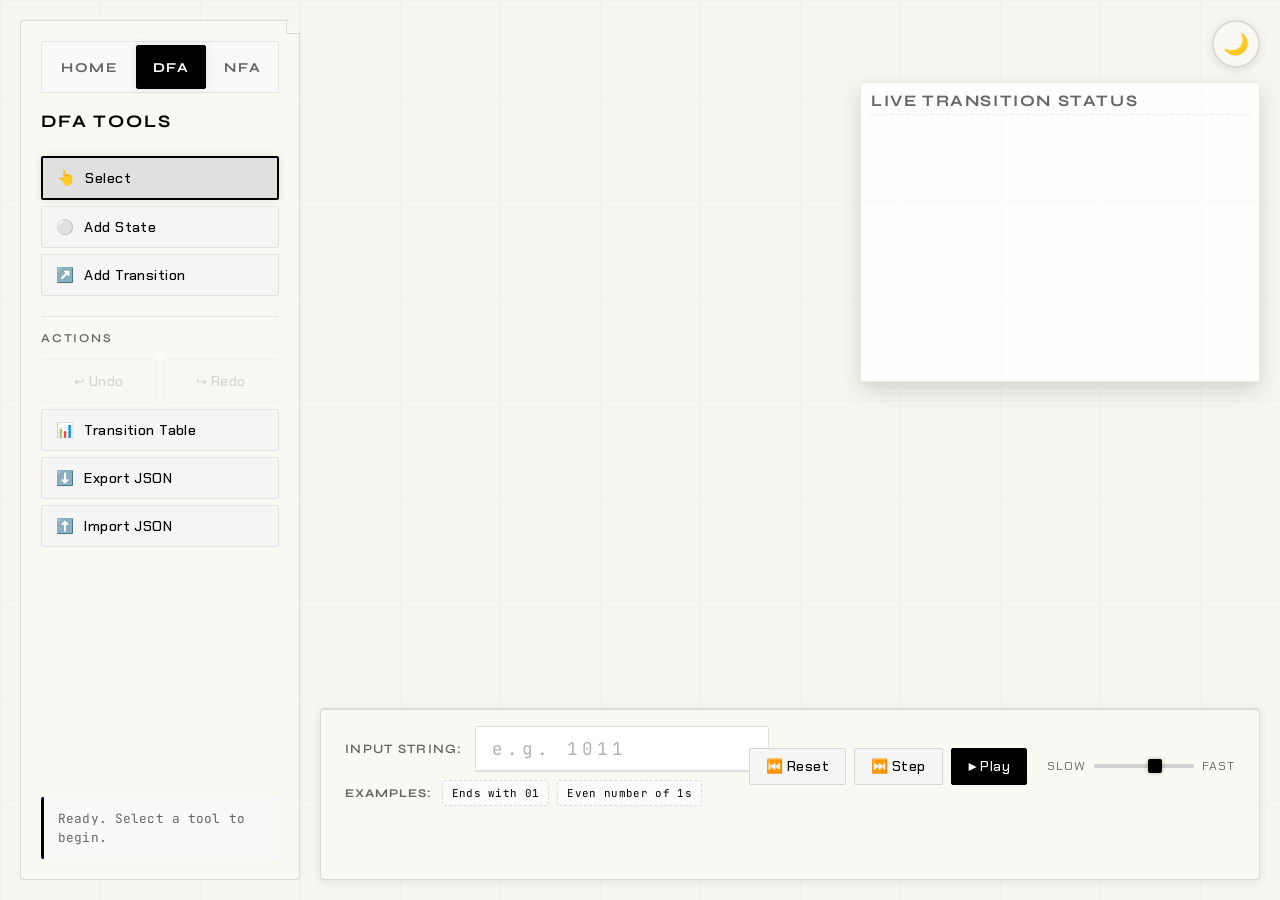
==== commit 7b40f240: "feat: add draggable live log panel and enhance transition table editor - Implemented a draggable liv" ====
--- a/pages/dfa.html
+++ b/pages/dfa.html
@@ -40,6 +40,10 @@
                     </marker>
                 </defs>
             </svg>
+            <div class="sim-live-panel" id="sim-live-panel">
+                <div class="sim-live-title">Live Transition Status</div>
+                <div id="sim-live-log" class="sim-live-log"></div>
+            </div>
         </main>
 
         <!-- Tools Sidebar -->
@@ -90,7 +94,7 @@
                     <button id="btn-redo" class="icon-btn" title="Redo (Ctrl+Y)">↪ Redo</button>
                 </div>
                 <button id="btn-show-table" class="tool-btn" title="Show Transition Table">
-                    <span class="icon">📊</span> Show Table
+                    <span class="icon">📊</span> Transition Table
                 </button>
                 <button id="btn-export" class="tool-btn" title="Export as JSON">
                     <span class="icon">⬇️</span> Export JSON
--- a/style/styles.css
+++ b/style/styles.css
@@ -203,7 +203,7 @@
     bottom: 20px;
     left: 320px;
     right: 20px;
-    height: 120px;
+    height: 172px;
     border-radius: 4px;
     padding: 16px 24px;
     display: flex;
@@ -461,6 +461,64 @@
     gap: 12px;
 }
 
+.sim-input-section {
+    flex: 1;
+    min-width: 340px;
+    display: flex;
+    flex-direction: column;
+    gap: 8px;
+}
+
+.examples-group {
+    display: flex;
+    align-items: center;
+    gap: 10px;
+    flex-wrap: wrap;
+}
+
+.examples-title {
+    font-family: 'Syne', sans-serif;
+    font-size: 0.74rem;
+    font-weight: 700;
+    letter-spacing: 0.08em;
+    text-transform: uppercase;
+    color: var(--text-secondary);
+}
+
+.example-list {
+    display: flex;
+    gap: 8px;
+    flex-wrap: wrap;
+}
+
+.example-btn {
+    border: 1px dashed var(--border-glow);
+    background: #fbfbfb;
+    color: var(--text-primary);
+    padding: 5px 9px;
+    border-radius: 2px;
+    font-family: 'JetBrains Mono', monospace;
+    font-size: 0.68rem;
+    letter-spacing: 0.03em;
+    cursor: pointer;
+    transition: all 0.15s ease;
+}
+
+html[data-theme="dark"] .example-btn {
+    background: #0e0e0e;
+}
+
+.example-btn:hover {
+    border-style: solid;
+    border-color: var(--primary);
+    color: var(--primary);
+    background: #efefef;
+}
+
+html[data-theme="dark"] .example-btn:hover {
+    background: #191919;
+}
+
 .input-group label {
     font-family: 'Syne', sans-serif;
     font-weight: 600;
@@ -622,6 +680,7 @@
     display: flex;
     align-items: center;
     justify-content: space-between;
+    gap: 14px;
 }
 
 .tape {
@@ -720,6 +779,162 @@
     background: rgba(244, 67, 54, 0.2);
     color: #ff9d97;
     border-color: #f0746b;
+}
+
+.sim-live-panel {
+    position: absolute;
+    top: 82px;
+    right: 20px;
+    width: min(34vw, 400px);
+    min-width: 300px;
+    border: 1px solid var(--border-dim);
+    background: rgba(255, 255, 255, 0.75);
+    border-radius: 2px;
+    padding: 8px 10px;
+    height: 300px;
+    display: flex;
+    flex-direction: column;
+    gap: 6px;
+    z-index: 30;
+    box-shadow: 0 8px 20px rgba(0, 0, 0, 0.14);
+    user-select: none;
+    touch-action: none;
+}
+
+html[data-theme="dark"] .sim-live-panel {
+    background: rgba(12, 12, 12, 0.9);
+    border-color: rgba(255, 255, 255, 0.18);
+}
+
+.sim-live-title {
+    font-family: 'Syne', sans-serif;
+    font-size: 1rem;
+    font-weight: 700;
+    letter-spacing: 0.1em;
+    text-transform: uppercase;
+    color: var(--text-secondary);
+    cursor: grab;
+    padding-bottom: 4px;
+    border-bottom: 1px dashed var(--border-dim);
+}
+
+.sim-live-panel.dragging .sim-live-title {
+    cursor: grabbing;
+}
+
+.sim-live-log {
+    flex: 1;
+    overflow-y: auto;
+    font-family: 'JetBrains Mono', monospace;
+    font-size: 0.9rem;
+    line-height: 1.45;
+    color: var(--text-primary);
+    padding-right: 4px;
+}
+
+.sim-live-line {
+    margin-bottom: 3px;
+    opacity: 0.95;
+}
+
+.sim-live-line.muted {
+    color: var(--text-secondary);
+    opacity: 0.8;
+}
+
+.table-editor-toolbar {
+    display: flex;
+    flex-wrap: wrap;
+    gap: 10px;
+    align-items: center;
+    margin-bottom: 12px;
+}
+
+.table-editor-toolbar input {
+    padding: 7px 10px;
+    border: 1px solid var(--border-dim);
+    border-radius: 2px;
+    font-family: 'JetBrains Mono', monospace;
+    font-size: 0.76rem;
+}
+
+.table-editor-toolbar button,
+.table-editor-actions button {
+    padding: 7px 11px;
+    border: 1px solid var(--border-dim);
+    background: #efefef;
+    border-radius: 2px;
+    cursor: pointer;
+    font-family: 'Chakra Petch', sans-serif;
+    font-size: 0.78rem;
+    font-weight: 600;
+}
+
+html[data-theme="dark"] .table-editor-toolbar button,
+html[data-theme="dark"] .table-editor-actions button {
+    background: #131313;
+    color: var(--text-primary);
+}
+
+.table-editor-toolbar button:hover,
+.table-editor-actions button:hover {
+    border-color: var(--primary);
+}
+
+.table-editor-actions {
+    margin-top: 12px;
+    display: flex;
+    gap: 8px;
+    justify-content: flex-end;
+}
+
+.table-editor-grid input[type="text"] {
+    width: 100%;
+    min-width: 88px;
+    padding: 6px 8px;
+    border: 1px solid var(--border-dim);
+    border-radius: 2px;
+    font-family: 'JetBrains Mono', monospace;
+    font-size: 0.75rem;
+}
+
+.table-editor-grid input[type="checkbox"] {
+    transform: scale(1.05);
+}
+
+.table-mini-danger {
+    color: #a70000;
+    font-size: 0.72rem;
+    border: 1px solid rgba(167, 0, 0, 0.25);
+    background: #fff2f2;
+    padding: 4px 6px;
+    border-radius: 2px;
+    cursor: pointer;
+}
+
+html[data-theme="dark"] .table-mini-danger {
+    background: rgba(167, 0, 0, 0.1);
+    color: #ffb5b5;
+}
+
+.table-editor-hint {
+    margin-top: 8px;
+    font-family: 'JetBrains Mono', monospace;
+    font-size: 0.7rem;
+    color: var(--text-secondary);
+}
+
+@media (max-width: 1100px) {
+    .sim-status {
+        align-items: stretch;
+        flex-direction: column;
+    }
+
+    .sim-live-panel {
+        min-width: 220px;
+        width: min(86vw, 360px);
+        height: 264px;
+    }
 }
 
 /* SVG Elements styles */
@@ -943,6 +1158,10 @@
     stroke: rgba(0, 0, 0, 0.5);
 }
 
+html[data-theme="dark"] .epsilon-transition .transition-path {
+    stroke: rgba(235, 235, 235, 0.9);
+}
+
 .epsilon-transition .transition-text {
     fill: var(--primary);
     font-style: italic;
@@ -1126,6 +1345,18 @@
     background: #e8e8e8;
 }
 
+html[data-theme="dark"] .modal-close {
+    background: #111111;
+    border-color: rgba(255, 255, 255, 0.2);
+    color: var(--text-secondary);
+}
+
+html[data-theme="dark"] .modal-close:hover {
+    border-color: rgba(255, 255, 255, 0.35);
+    color: var(--text-primary);
+    background: #1a1a1a;
+}
+
 .table-container {
     overflow: auto;
     padding: 20px 22px;
@@ -1164,6 +1395,15 @@
     color: var(--text-primary);
 }
 
+html[data-theme="dark"] .transition-table th {
+    background: #141414;
+    border-color: rgba(255, 255, 255, 0.18);
+}
+
+html[data-theme="dark"] .transition-table td {
+    background: #090909;
+}
+
 .transition-table td.state-header {
     color: var(--text-secondary);
     font-weight: 600;
@@ -1183,6 +1423,15 @@
     text-decoration-color: rgba(0, 0, 0, 0.4);
 }
 
+html[data-theme="dark"] .transition-table td.state-header {
+    background: #121212;
+    border-right: 1px solid rgba(255, 255, 255, 0.15);
+}
+
+html[data-theme="dark"] .transition-table td.state-header.accept-state {
+    text-decoration-color: rgba(255, 255, 255, 0.45);
+}
+
 .transition-table td.empty-cell {
     color: var(--text-secondary);
     opacity: 0.4;
@@ -1190,6 +1439,10 @@
 
 .transition-table tbody tr:hover td {
     background: rgba(0, 0, 0, 0.03);
+}
+
+html[data-theme="dark"] .transition-table tbody tr:hover td {
+    background: rgba(255, 255, 255, 0.04);
 }
 
 .table-empty-msg {
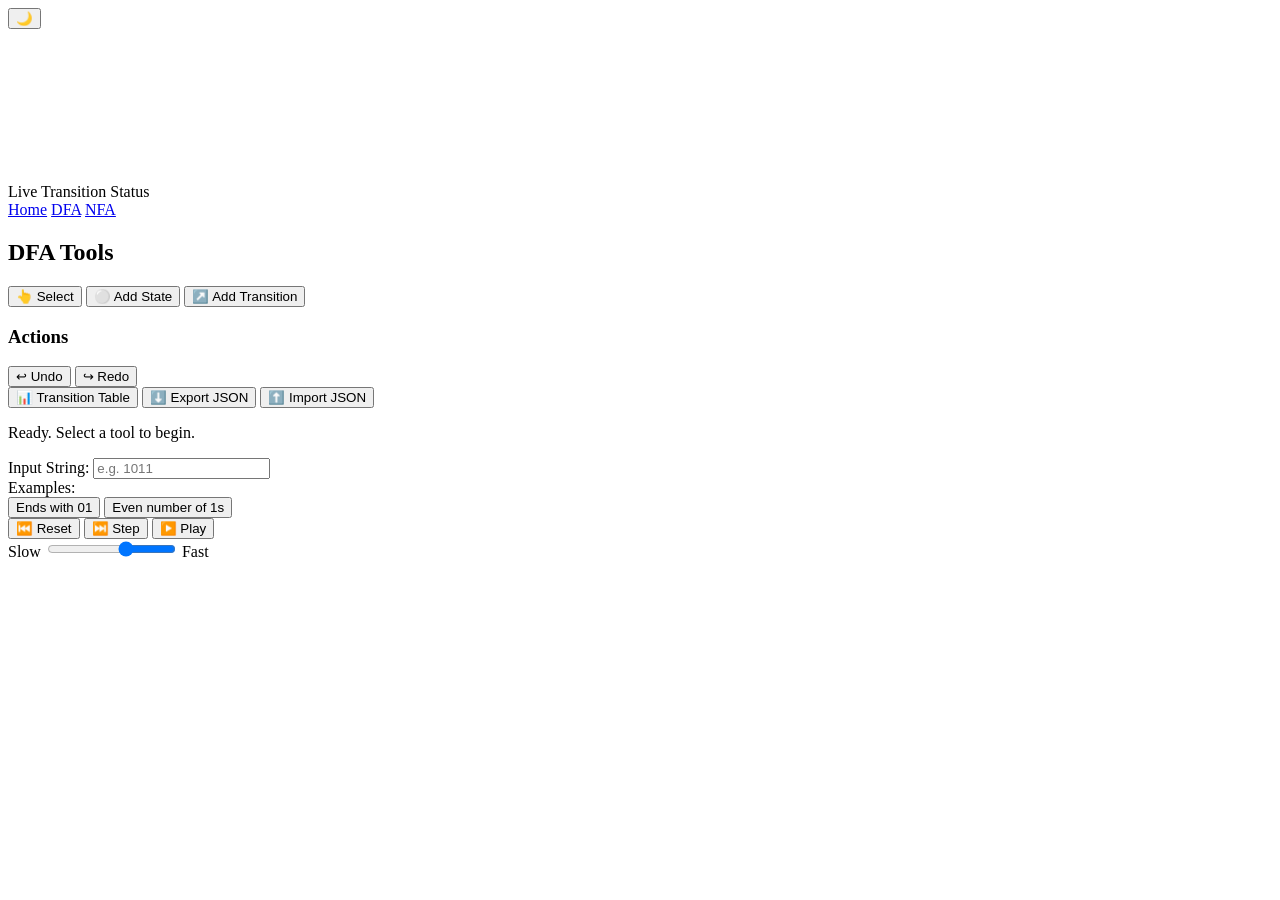
==== commit c95f9d0c: "Add JSON editor modal for importing automata data in DFA and NFA pages" ====
--- a/pages/dfa.html
+++ b/pages/dfa.html
@@ -10,7 +10,7 @@
     <link
         href="https://fonts.googleapis.com/css2?family=Syne:wght@400;600;700;800&family=Chakra+Petch:wght@300;400;500;600;700&family=JetBrains+Mono:wght@400;500;600;700&display=swap"
         rel="stylesheet">
-    <link rel="stylesheet" href="../style/styles.css">
+    <link rel="stylesheet" href="./style/styles.css">
 </head>
 
 <body>
@@ -192,6 +192,23 @@
         </div>
     </div>
 
+    <!-- Imported JSON Editor Modal -->
+    <div id="json-editor-modal" class="modal-overlay" style="display:none;">
+        <div class="modal-panel" style="max-width:960px;width:min(96vw,960px);">
+            <div class="modal-header">
+                <h2>Imported JSON Editor</h2>
+                <button id="btn-json-editor-close" class="modal-close">✕</button>
+            </div>
+            <p class="json-editor-note">The imported file is loaded below. Edit and apply to update the diagram.</p>
+            <textarea id="json-editor-input" class="json-editor-area" spellcheck="false"></textarea>
+            <div class="json-editor-actions">
+                <button id="btn-json-editor-apply" class="tool-btn" style="width:auto;padding:8px 18px;">
+                    <span class="icon">✅</span> Apply JSON
+                </button>
+            </div>
+        </div>
+    </div>
+
     <style>
     /* Active edge highlight during simulation */
     g.transition.active-edge-sim .transition-path {
@@ -226,9 +243,37 @@
         border-color: #ffffff;
         color: #ffffff;
     }
+
+    .json-editor-note {
+        color: var(--text-secondary);
+        font-size: 0.82rem;
+        margin-bottom: 12px;
+    }
+
+    .json-editor-area {
+        width: 100%;
+        min-height: 360px;
+        max-height: 60vh;
+        resize: vertical;
+        border: 1px solid var(--glass-border);
+        border-radius: 10px;
+        padding: 12px;
+        font-family: 'JetBrains Mono', monospace;
+        font-size: 0.78rem;
+        line-height: 1.55;
+        background: var(--bg-secondary);
+        color: var(--text-primary);
+        outline: none;
+    }
+
+    .json-editor-actions {
+        display: flex;
+        justify-content: flex-end;
+        margin-top: 14px;
+    }
     </style>
-    <script src="../scripts/theme-switcher.js"></script>
-    <script src="../scripts/dfa.js"></script>
+    <script src="./scripts/theme-switcher.js"></script>
+    <script src="./scripts/dfa.js"></script>
 </body>
 
-</html>+</html>
